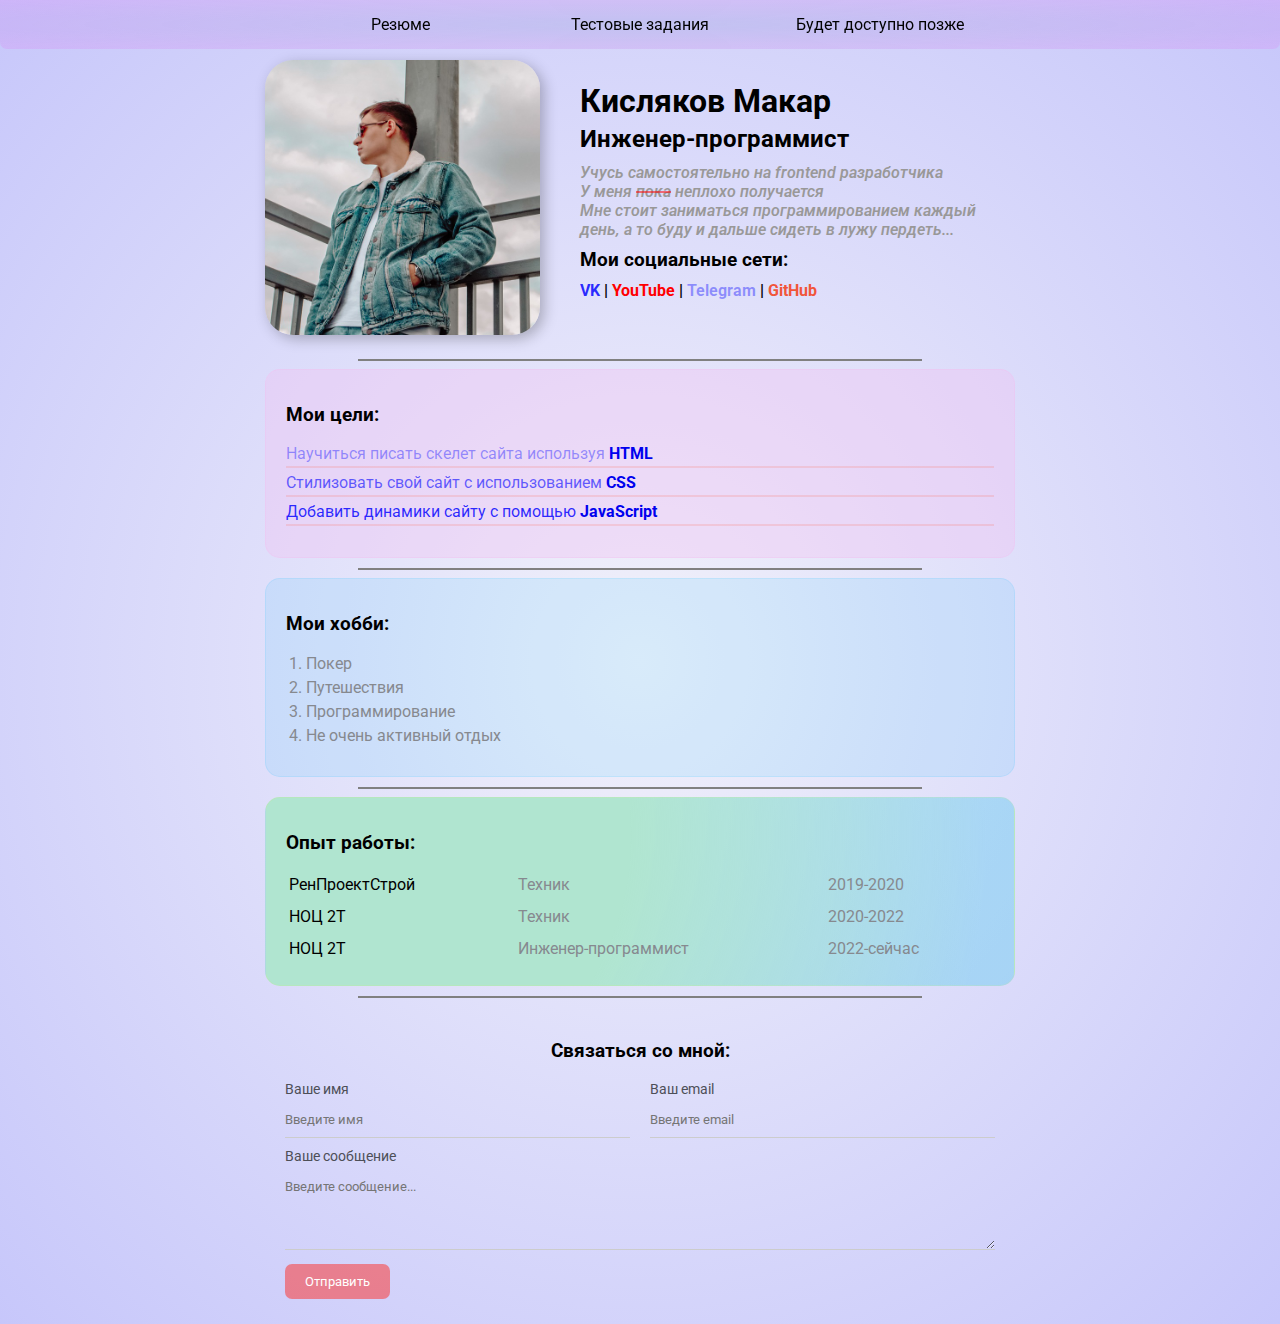
==== html-cource/index.html @ f55a74c6 "new" ====
<!DOCTYPE html>
<html lang="en">
<head>
    <meta charset="UTF-8">
    <meta name="viewport" content="width=device-width, initial-scale=1.0">
    <title>Резюме</title>
    <link rel="stylesheet" href="selectors.css">
    <link rel="stylesheet" href="cards.css">
    <link rel="stylesheet" href="lists&tables.css">
    <script src="try.js"></script>
</head>
<body>
    <nav class="navbar">
        <ul>
            <li><a href="index.html">Резюме</a></li>
            <li><a href="css-cource\index.html">Тестовые задания</a></li>
            <li><a href="#">Будет доступно позже</a></li>
            <!-- Кнопка поиска в панели навигации -->
            <!-- <input type="text" placeholder="Поиск...">
            <button type="submit"><i class="fa fa-search"></i></button> -->
        </ul>
    </nav>

    <div class="container">
        <div class="info">
            <div>
                <img src="imgs/Аватарка.jpg" alt="Тут должно быть мое фото" class="avatar">
            </div>
            <div class="info-text">
                <h1>Кисляков Макар</h1>
                <h2>Инженер-программист</h2> 
                <div class="common">
                    <p>Учусь самостоятельно на frontend разработчика</p>
                    <p> У меня <strong>пока</strong> неплохо получается</p>
                    <p>Мне стоит заниматься программированием каждый день, а то буду и дальше сидеть в лужу пердеть...</p>
                </div>
                <div class="social">
                    <h3>Мои социальные сети:</h4>
                    <p>
                    <a id="vk" href="https://vk.com/kiss_mak" target="_blank"><strong>VK</strong></a> 
                    <strong>|</strong>
                    <a id="YouTube" href="https://www.youtube.com/" target="_blank"><strong>YouTube</strong></a>
                    <strong>|</strong>
                    <a id="Telegram" href="https://t.me/Kis_Mak" target="_blank"><strong>Telegram</strong></a>
                    <strong>|</strong>
                    <a id="GitHub" href="https://github.com/" target="_blank"><strong>GitHub</strong></a>
                    </p>
                </div>
            </div>
        </div>
        <hr noshade width="75%">
        <div id="tasks" class="card">
            <h3>Мои цели:</h3>
            <ul class="task">
            <li class="color">Научиться писать скелет сайта используя <a href="https://developer.mozilla.org/ru/docs/Learn/Getting_started_with_the_web/HTML_basics" target="_blank"><strong>HTML</strong></a></li>
            <li class="color2">Стилизовать свой сайт с использованием <a href="https://developer.mozilla.org/ru/docs/Learn/Getting_started_with_the_web/CSS_basics" target="_blank"><strong>CSS</strong></a></li>
            <li class="color3">Добавить динамики сайту с помощью <a href="https://www.youtube.com/watch?v=fcMcf_4PjfI" target="_blank"><strong>JavaScript</strong></a></li>
            </ul>
        </div>
        <hr noshade width="75%">
        <div id="hobby" class="card">
            <h3>Мои хобби:</h3>
            <ol class="list">
                <li>Покер</li>
                <li>Путешествия</li>
                <li>Программирование</li>
                <li>Не очень активный отдых</li>
            </ol>
        </div>
        <hr noshade width="75%">
        <div id="work" class="card">
            <h3>Опыт работы:</h3>
            <table id="table">
                <!-- <thead>
                    <tr id="header">
                        <th>Название</th>
                        <th>Должность</th>
                        <th>Год</th>
                    </tr>
                </thead> -->
                <tbody>
                    <tr>
                        <td>РенПроектСтрой</td>
                        <td>Техник</td>
                        <td>2019-2020</td>
                    </tr>
                    <tr>
                        <td>НОЦ 2Т</td>
                        <td>Техник</td>
                        <td>2020-2022</td>
                    </tr>
                    <tr>
                        <td>НОЦ 2Т</td>
                        <td>Инженер-программист</td>
                        <td>2022-сейчас</td>
                    </tr>
                </tbody>
            </table>
        </div>
        <hr noshade width="75%">
        <!-- <div id="git" class="card">
            <h3>Мой Git:</h3>
            <p>
                <a id="GitHub" href="https://github.com/" target="_blank"><strong>GitHub</strong></a>
            </p>
        </div>
        <hr noshade width="75%"> -->
        <form action="/" id="connection" class="card"> 
            <h3>Связаться со мной:</h3>
            <div class="connection-row">
                <div class="connection-group">
                    <label for="Name">Ваше имя</label>
                    <input type="Name" id="Name" placeholder="Введите имя" >
                </div>
                <div class="connection-group">
                    <label for="email">Ваш email</label>
                    <input type="email" id="email" placeholder="Введите email">
                </div>
            </div>
            <div class="connection-group">
                <label for="message">Ваше сообщение</label>
                <textarea id="message" cols="33" rows="4" placeholder="Введите сообщение..."></textarea>
            </div>
            <button class="btn">Отправить</button>
        </form>
    </div>
</body>
</html>
---- html-cource/selectors.css ----
@import url('https://fonts.googleapis.com/css2?family=Roboto&display=swap');

.color {
    color: rgba(0, 0, 255, 0.384);
}
.color2 {
    color: rgba(0, 0, 255, 0.603);
}
.color3 {
    color: rgba(0, 0, 255, 0.815);
}
#vk {
    color: rgba(0, 0, 255, 0.815);
}
#vk:hover {
    color: orange;
}
#YouTube {
    color: red;
}
#YouTube:hover {
    color: orange;
}
#Telegram {
    color: rgba(0, 0, 255, 0.384);
}
#Telegram:hover {
    color: orange;
}
#GitHub {
    color: rgba(241, 85, 58, 1);
}
#GitHub:hover {
    color: orange;
}

h1 {
    margin: 2px 0px;
}

h2 {
    margin-top: 5px;
    margin-bottom: 10px;
}

body {
    font-family: 'Roboto', sans-serif;
    font-size: 16px;
    font-weight: normal;
    font-style: normal;
    background: radial-gradient(#f1f1fa, rgba(127, 127, 245, 0.438))
}
.common p {
font-style: italic;
font-weight: 550;
color: rgb(153, 152, 152);
margin: 0;
}

.common p strong {
    text-decoration: line-through rgba(255, 0, 0, 0.527) 2px;
    font-weight: 550;
}

/* #header {
    color: #B22222;
} */

a {
    text-decoration: none;
    transition: all 2.s;
}

a:hover {
    color: orange;
    font-size: 17px;
    /* text-decoration: underline; */
}

a:active {
    color: blue;
}

.btn {
    background: #f748489a;
    color: white;
    border: none;
    padding: 10px 20px;
    cursor: pointer;
    border-radius: 7px;
    font-family: inherit;
    margin-top: 10px;
}
.btn:hover {
    /* background: rgba(223, 96, 128, 0.945); */
    opacity: .8;
    color: rgb(0, 0, 0);
    font-size: 14px;
}

.btn:active {
    color: blue;
}

/* #message {
    font-family: inherit;
    border-radius: 7px;
    border: none;
} */

#message:hover {
    color: #f748489a;
}

/* #connection div input {
    font-family: inherit;
    border-radius: 7px;
    padding: 1px 7px;
    border: 0;
} */

#connection div input:hover {
    color: #f748489a;
}

.navbar {
    position: fixed;
    top: 0;
    left: 0;
    right: 0;
    background: radial-gradient(#a5a5e262, rgba(225, 127, 245, 0.247));
    /* margin-bottom: 30px; */
    border-bottom-left-radius: 7px ;
    border-bottom-right-radius: 7px ;
    margin: auto;
    display: flex;
    justify-content: center;
}

.navbar ul {
    list-style: none;
    margin: 0;
    padding: 0;
    display: flex;
    padding: 0;
    /* padding: 10px 100px ; */
    max-width: 750px;
}

.navbar ul li {
    margin-right: 10px;
    padding: 15px;
    width: 200px;
    text-align: center;
}

.navbar ul li:hover {
    background-image: radial-gradient( circle 311px at 8.6% 27.9%,  rgba(62,147,252,0.57) 12.9%, rgba(239,183,192,0.44) 91.2% );
    border-radius: 7px;
    font-size: 17px;
}

.navbar ul li:last-child {
    margin-right: 0;
}

.navbar ul li a {
    text-decoration: none;
    transition: none;
    color: black;
}

/* Кнопка "Поиск..." */
/* .navbar ul input[type=text] {
    float: right;
    padding: 6px;
    border: none;
    margin-top: 8px;
    margin-right: 16px;
    font-size: 17px;
} */
---- html-cource/cards.css ----
.card {
    /* margin-bottom: 1px; */
    border-radius: 15px;
    font-size: 16px;
    padding: 15px 20px;
    margin-bottom: 10px;
    /* padding-left: 2px; */
}

.container {
    max-width: 750px;
    margin: auto;
    padding-top: 20px;
    margin-top: 40px;
}

.avatar {
    width: 275px;
    border-radius: 28px;
    box-shadow: 4px 4px 14px rgba(0, 0, 0, .25);
    /* display: block; */
    /* margin: 0px 5px; */
}

.info {
    margin-bottom: 20px;
    display: flex;
}

.info-text {
    margin-left: 40px;
    margin-top: 20px; */
}

#tasks {
border: 1px solid #f1c2f160;
background-color:  #f1c2f160;
}

.social h3 {
    text-decoration: none ;
    margin: 10px 0 0 0;
}

.social p {
    margin: 10px 0 0 0;
}

#hobby {
border: 1px solid #00bfff1a;
background-color: #00bfff1a;
}

/* #git {
    border: 1px solid rgba(174, 138, 182, 0.103);
    background-color: rgba(174, 138, 182, 0.103);
} */

#work {
border: 1px solid rgba(234, 255, 47, 0.11);
background-image: radial-gradient( circle farthest-corner at 10% 20%,  rgba(176,229,208,1) 42%, rgba(92,202,238,0.41) 93.6% );
border-top-right-radius: 15px;
border-top-left-radius: 15px;
border-bottom-right-radius: 15px;
}

/* #connection {
    border: 1px solid rgba(238, 77, 77, 0.445);
    background-color: rgba(238, 77, 77, 0.445) ;
    border-top-right-radius: 15px;
    border-top-left-radius: 15px;
    border-bottom-right-radius: 15px;
}  */

#connection h3 {
    text-align: center;
}

.connection-row {
    margin-bottom: 10px;
    display: flex;
}

.connection-row .connection-group {
    margin-right: 20px;
    width: 50%;
}

.connection-row .connection-group:last-child {
    margin-right: 0;
}

.connection-group label {
    display: block;
    font-size: 14px;
    color: #4d4f57;
}

.connection-group input, 
.connection-group textarea {
    width: 100%;
    box-sizing: border-box;
    border: none;
    background: transparent;
    border-bottom: 1px solid #ccc;
    color: black;
    padding: 15px 0 10px;
    outline: none;
    font-family: inherit;
}
---- html-cource/lists&tables.css ----
.task {
    padding: 0;
    list-style: none;
}

.task li {
    margin-bottom: 5px;
    border-bottom: 1px solid #fa80723a;
    padding-bottom: 3px;
    border-bottom-width: 2px ;
}

.list {
    padding: 0 20px;
}

.list li {
    color: #86898f;
    margin-bottom: 5px;
}

#table {
    width: 100%;

}

#table td {
    padding-bottom: 10px;
    /* text-align: center; */
}

#table td:nth-child(2), #table td:nth-child(3) {
    color: #86898f;
}
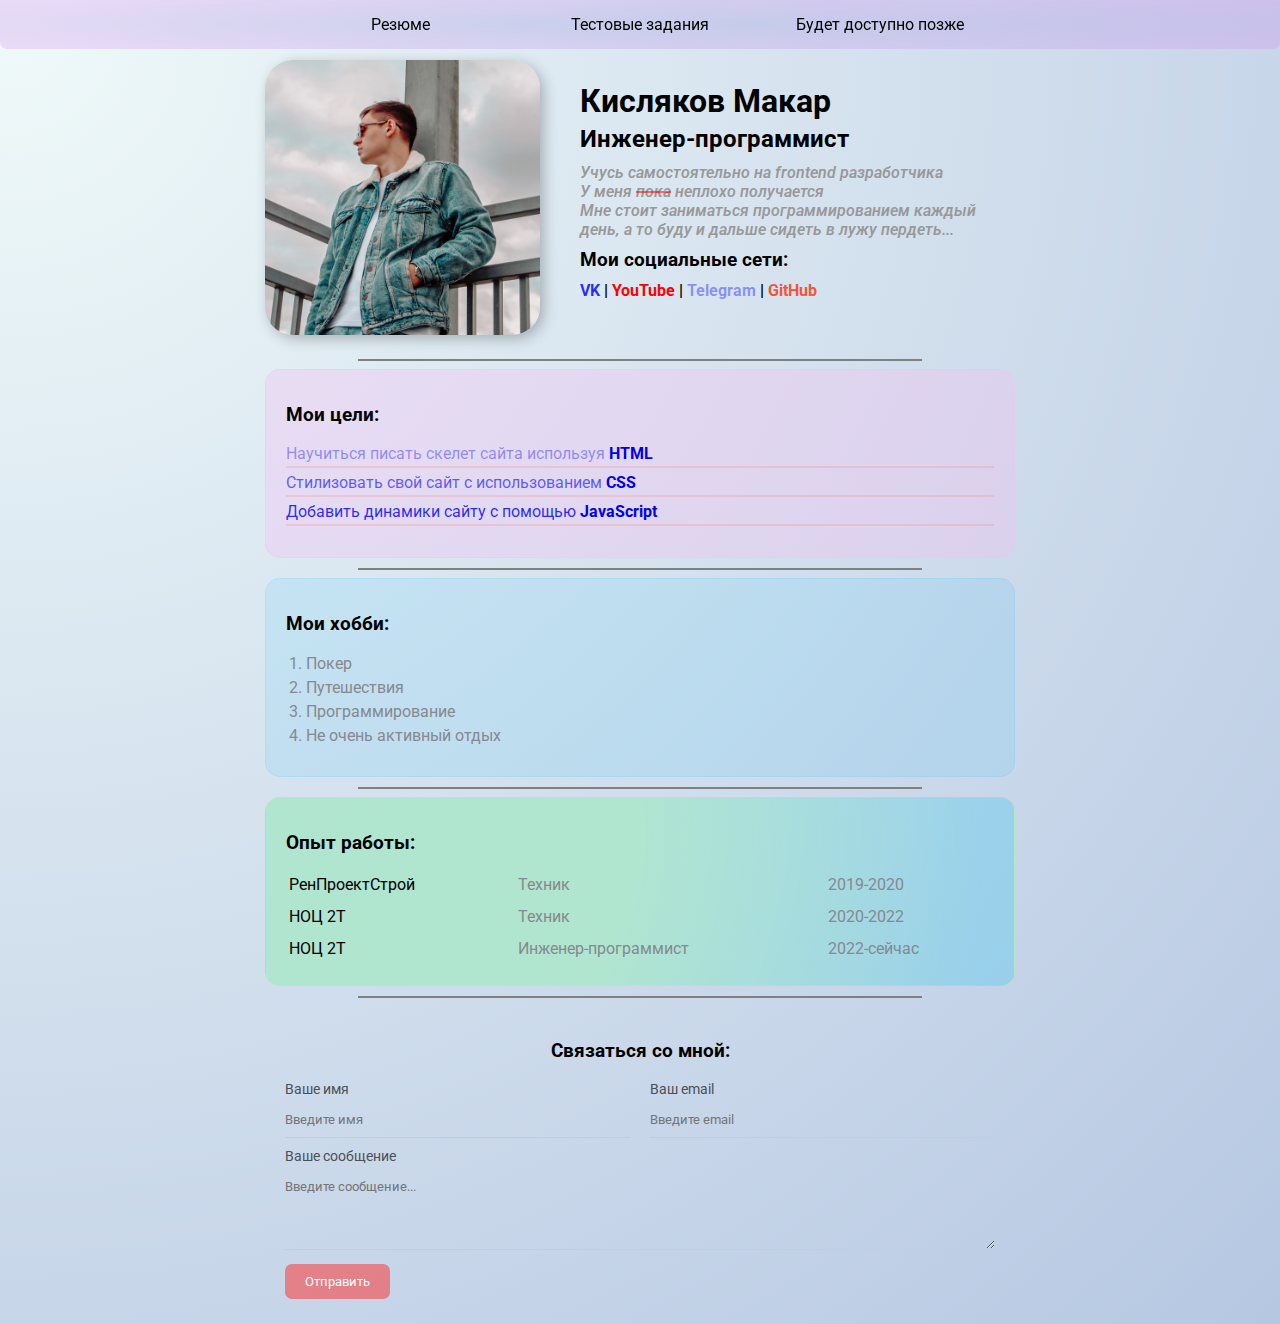
==== commit 3622292d: "Первый JavaScript" ====
--- a/html-cource/index.html
+++ b/html-cource/index.html
@@ -7,14 +7,15 @@
     <link rel="stylesheet" href="selectors.css">
     <link rel="stylesheet" href="cards.css">
     <link rel="stylesheet" href="lists&tables.css">
-    <script src="try.js"></script>
+    <!-- <script src="../js-cource/01_getElementById.js"></script> -->
+    <!-- <script src="try.js"></script> -->
 </head>
 <body>
     <nav class="navbar">
         <ul>
             <li><a href="index.html">Резюме</a></li>
             <li><a href="css-cource\index.html">Тестовые задания</a></li>
-            <li><a href="#">Будет доступно позже</a></li>
+            <li><a href="/js-cource/index.html">Будет доступно позже</a></li>
             <!-- Кнопка поиска в панели навигации -->
             <!-- <input type="text" placeholder="Поиск...">
             <button type="submit"><i class="fa fa-search"></i></button> -->
--- a/html-cource/selectors.css
+++ b/html-cource/selectors.css
@@ -48,7 +48,9 @@
     font-size: 16px;
     font-weight: normal;
     font-style: normal;
-    background: radial-gradient(#f1f1fa, rgba(127, 127, 245, 0.438))
+    background-image: radial-gradient( circle farthest-corner at 1.3% 2.8%,  rgba(239,249,249,1) 0%, rgba(182,199,226,1) 100.2% );
+    /* background-image: radial-gradient( circle 1224px at 10.6% 8.8%,  rgba(255,255,255,1) 0%, rgba(153, 202, 251, 0.492) 100.2% ); */
+    /* background: radial-gradient(#f1f1fa, rgba(127, 127, 245, 0.438)) */
 }
 .common p {
 font-style: italic;
